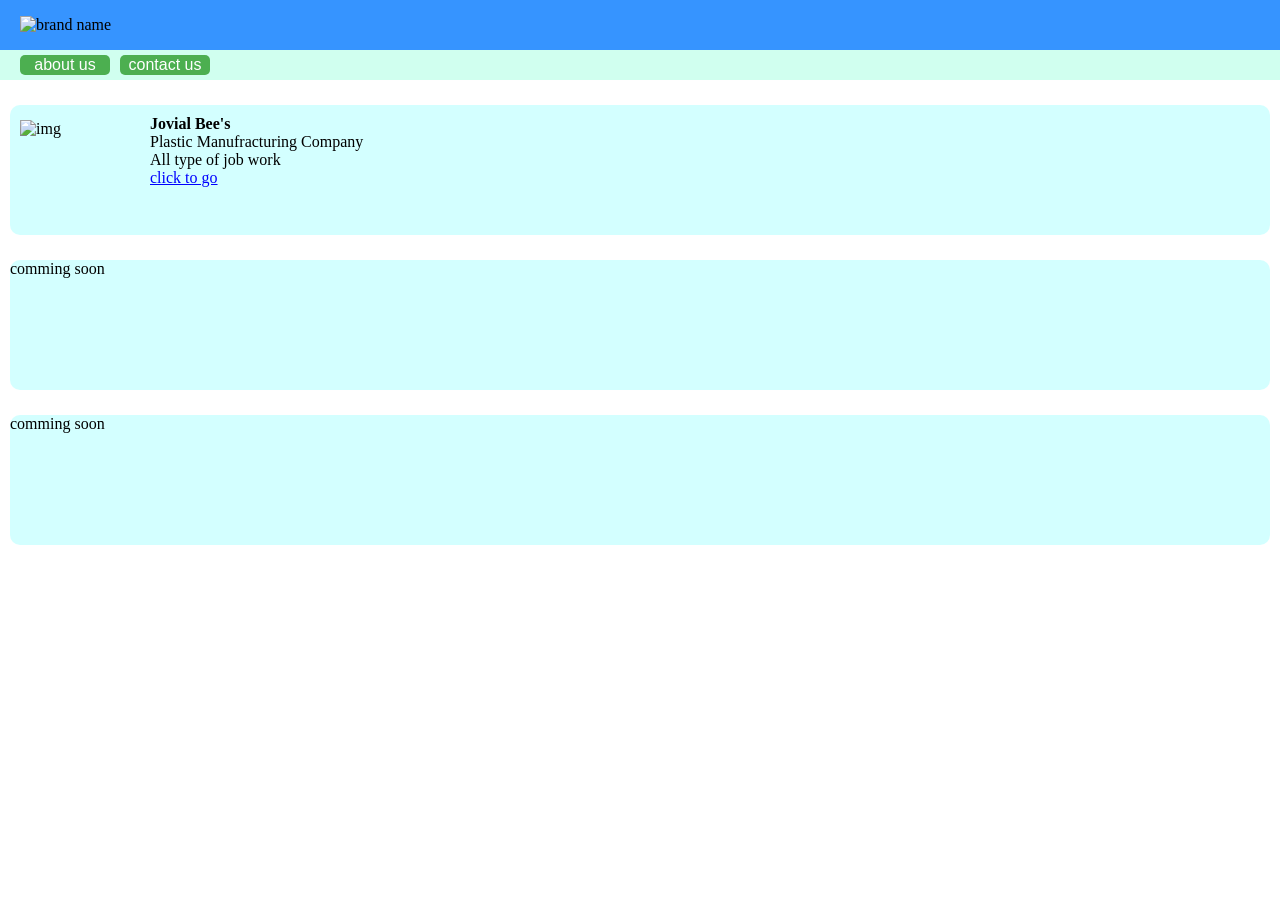
==== index.html @ 4da6a5ba "for host" ====
<!DOCTYPE html>
<html lang="en">
<head>
    <meta charset="UTF-8">
    <meta name="viewport" content="width=device-width, initial-scale=1.0">
    <title>uttamhub.com</title>
    <link rel="stylesheet" href="stylesheet.css">
</head>
<body>

    <script>
        document.addEventListener("DOMContentLoaded", () => {
const observer = new IntersectionObserver(entries => {
    entries.forEach(entry => {
      if (entry.isIntersecting) {
        entry.target.classList.add("in-appear"); return;
      }
        entry.target.classList.remove("in-appear");
      
    });
  });
  // {
  //   threshold: 0.1 // Trigger when 10% of the element is in view
  // }


// Select all elements inside the body
const allAnimatedElements = document.querySelectorAll('.animate-appear');
allAnimatedElements.forEach((element) => 
  observer.observe(element));
});

  </script>
    <div class="nav ">
        <!-- <div class="logo">
            <img class="logo-img" src="https://blogger.googleusercontent.com/img/b/R29vZ2xl/AVvXsEjpaJEaaszHsE07Nk4N3p5nwLduTWcSK0AyK3-3_1IEuRA2txGWPebRcOkFVXMqWanRbYhBfmVwZ4eq7dC4NAnCFhQzq4di7UoAzHcH_at1F0d0HHkQEdCO9CxjLLjaFYbEdY-CENjpWkFoBfaZD4t3UfdSAoU110_VqNYgCvzqY9igs8zNigt1FpN8Wg6Y/w238-h320/UTTAMHUBLOGO.png" alt="logo img" loading="lazy">
        </div> -->
        <div class="brand-name">
            <img class="brand-name-img" src="https://blogger.googleusercontent.com/img/b/R29vZ2xl/AVvXsEj3qAc-8MjUDA96FvYQr7EPgTlyHmBvrHF_5pt2BB8oZa6iLa0qWW_k01qubnY0CYXxeL0yArL-o3LTydRwDbGH9UfvEJ8APCiLmB6fh4Coa1rrJQDE6SwvV9DCcwMYsJpoQgobN3BPIjUwJSdfdbirGQGGJqfeqjYoJGaaCZaZ3Xq-5G3PQS7U_g_dJChj/s320/uttamhuBNAME.png" alt="brand name" loading="lazy">
        </div>
    </div>
    <div class="nav-two animate-appear">
        <!-- <div class="about-us"></div>
        <div class="contact-us"></div> -->
        <button id="about-us">about us</button>
        <div id="about-us-container">
            <p>Welcome to Uttam Hub – your one-stop <br>destination for essential services and daily <br>needs. We aim to make life easier by offering <br>a wide range of home essentials and women’s <br>daily needs, all in one place. Whether it's <br>household items, basic necessities, or <br>everyday solutions, we’ve got you covered with <br>trusted quality and prompt service. <br>
                 <br>
                We believe in providing convenience, comfort, <br>and care – straight to your doorstep.
                <br>
                <br>For any inquiries or assistance, feel free <br>to contact us at: +91 97243 62981
                
                Let Uttam Hub be your daily help hub!</p>
        </div>
        <script> 
            const aboutUsButton = document.getElementById('about-us');
            const aboutUsContainer = document.getElementById('about-us-container');
        
            // Ensure the container's style is set on initial load.
            if (!aboutUsContainer.style.display) {
                aboutUsContainer.style.display = 'none'; // Or 'block', depending on your initial desired state
            }
        
            aboutUsButton.addEventListener('click', () => {
                if (aboutUsContainer.style.display === 'none') {
                    aboutUsContainer.style.display = 'block';
                    aboutUsButton.textContent = 'Hide';
                } else {
                    aboutUsContainer.style.display = 'none';
                    aboutUsButton.textContent = 'About Us';
                }
            });
        </script>


         <button id="contact-us">contact us</button>
         <div id="contact-us-container">
            <h2>Contact Us</h2>
            <p>We’d love to hear from you! Whether you have a question, need help, or want to know more about our services – feel free to reach out.</p>
            <p>
              📍 <strong>Location:</strong> Based in India<br>
              📞 <strong>Phone:</strong> +91 97243 62981<br>
              📞 <strong>Whatsapp:</strong> <a href="https://wa.me/9724362981?text=I%20am%20interested%20in%20your%20business%20/%20I%20need%20help
              ">click here to msg</a><br>
              🌐 <strong>Website:</strong> <a href="http://www.uttamhub.com" target="_blank">www.uttamhub.com</a><br>
              📧 <strong>Email:</strong> org.uttamhub@gamil.com
            </p>
            <p>Or just give us a call – we’re always happy to help!</p>
         </div>
         <script> 
         const contactUsButton = document. getElementById('contact-us');
         const contactUsContainer = document.getElementById('contact-us-container');

         // Ensure the container's style is set on initial load.
        if (!contactUsContainer.style.display) {
        contactUsContainer.style.display = 'none'; // Or 'block', depending on your initial desired state
        }

        contactUsButton.addEventListener('click', () => {
        if (contactUsContainer.style.display === 'none') {
            contactUsContainer.style.display = 'block';
            contactUsButton.textContent = 'Hide';
        } else {
            contactUsContainer.style.display = 'none';
            contactUsButton.textContent = 'contact Us';
        }
        });
        </script>
     </div>
    <!-- <div class="slide animate-appear">
        <div class="slider-container">
          <div class="slider-track">
            <a href="https://wa.me/9724362981?text=તમારી%20જરૂરિયાત%20છે%20(કેરી)%0Aઅમારી%20વેબસાઇટ%20www.uttamhub.com%20ના%20મધ્યમ%20થી%20અમારો%20સંપર્ક%20કરવા%20બદલ%20આભાર%0A
            તમારે%20જોઈએ%20છે%20તે%20તમામ%20વસ્તુ%20તમને%20મળી%20જશે%20%0Aતમારી%20નજીક%20ના%20અમારા%20સ્ટોર%20પર%20થી%20અથવા%20તો%20હોમ%20ડિલિવરી%20દ્રારા%0A%0Aઅમારો%20મોબાઈલ%20નંબર%20સેવ%20કરો%0A9724362981%20જેથી%20તમે%20મેળવી%20શકો%20નવી%20અપડેટ%0A%0Awww.uttamhub.com"><div class="slide-item"><img class="slide-item-img" src="https://blogger.googleusercontent.com/img/b/R29vZ2xl/AVvXsEi59YkSAWrTqh6477J-e__eYXXVTumoBBLJ-_EpfqqKoRu0V2yhl6NkjcNvP26hU0ljnUNDuMYhe8JHFcAfbDxueq2hlgFXCS7DUZAXRzsI1IoRdZ6HQC0FtH0ERvu3XGxRS_uYjaHauIub1NJwS_dj7JzzrqDYIJwZFPC4jbLDoAFMljO0luy6RihrbEU/s320/WhatsApp%20Image%202025-05-05%20at%2010.27.26_5fea2b22.jpg" alt="mango" loading="lazy">
            <P>
                fresh mangoes
            </P></div></a>
            <a href="https://wa.me/9724362981?text=તમારી%20જરૂરિયાત%20છે%20(અમેરિકન%20ડ્રાઇફ્રૂટ%20)%0Aઅમારી%20વેબસાઇટ%20www.uttamhub.com%20ના%20મધ્યમ%20થી%20અમારો%20સંપર્ક%20કરવા%20બદલ%20આભાર%0A
            તમારે%20જોઈએ%20છે%20તે%20તમામ%20વસ્તુ%20તમને%20મળી%20જશે%20%0Aતમારી%20નજીક%20ના%20અમારા%20સ્ટોર%20પર%20થી%20અથવા%20તો%20હોમ%20ડિલિવરી%20દ્રારા%0A%0Aઅમારો%20મોબાઈલ%20નંબર%20સેવ%20કરો%0A9724362981%20જેથી%20તમે%20મેળવી%20શકો%20નવી%20અપડેટ%0A%0Awww.uttamhub.com"><div class="slide-item"><img class="slide-item-img" src="https://blogger.googleusercontent.com/img/b/R29vZ2xl/AVvXsEjiAlzOfCkYA_a95hqk4VkcEobut2ScgSR8G6R2-t8ep4tePYzSAGUXSXkNqMTpFi2TE9NsX4Vdz3zVtuNDFHkcYJ9nbHpR621iwn8Pa3ypYgo5H5A5DDCrmLy5X6Y8IKe9V5JXk3vkq9vfcfEEKJaZkOmLkOHuAxfHmCyOljQd7cM0UH_jOG-J4NRzx4s/s320/WhatsApp%20Image%202025-05-05%20at%2010.07.39_479e41a2.jpg" alt="mango" loading="lazy">
                <P>
                    spe. american dryfruit maththo
                </P></div></a>
             <div class="slide-item">Item 3</div>
            <div class="slide-item">Item 4</div> 
          </div>
        </div>
      </div>  -->

    <script>
        document.addEventListener("DOMContentLoaded", () => {
  const observer = new IntersectionObserver(entries => {
    entries.forEach(entry => {
      if (entry.isIntersecting) {
        entry.target.classList.add("in-view");
        return;
      }
      entry.target.classList.remove("in-view");
    });
  }, { // Options object starts here
    threshold: 0 // Trigger when 50% of the element is in view
  });

  // Select all elements with the class 'animate' inside the body
  const allAnimatedElements = document.querySelectorAll('.animate');
  allAnimatedElements.forEach((element) => {
    observer.observe(element);
  });
});

    </script>


 <section>
    <a href="
  Jovialbees.html" class="category-link ">
        <div class="category-container animate">
          <img class="category-img" src="https://blogger.googleusercontent.com/img/b/R29vZ2xl/AVvXsEilaW2ccdxuQ9WFoG9SKT6WevbFG6HYcS8_owlWLYn8xY1tHVq7lGzHhiTtTGy2p87_zyycCFl_cDF7EqCzENBew7PNP8ManDA_OgMKmTM8obfvptQvOnoTxbU9EqNbwKyuVL8HUR_I-2NVX6q-OnXZl2Dfckgp4j1XzYA5Adduh6EpU1gMHaW2quMq3dj7/s320/Gemini_Generated_Image_5uads45uads45uad.png" alt="img" loading="lazy">
          <div class="category-des">
            <h1> Jovial Bee's </h1>
            <p>Plastic Manufracturing Company</p>
            <p>All type of job work</p>
            <p> </p>
            <p> </p>
            <p style="text-decoration: underline;  color: blue;">click to go</p>
          </div>
        </div>
      </a>

     
    <div class="category-container animate">comming soon</div>
    <div class="category-container animate">comming soon</div>
    
 </section>
    
</body>
</html>
---- stylesheet.css ----
*{
  margin: 0;
  padding: 0;
  font-size: 1em;
}
h1{
  font-size: 1em;
}
section{
  /* margin: 5px; */
  width: 100vw;
  }
  

.nav{
  height: 50px;
  width: 100%;
  background-color: rgb(54, 148, 255);
  display: flex;
  align-items: center;
}

@keyframes appear {
from {opacity: 0;}
to {opacity: 1;}
}
.nav.animate-appear{
animation: appear 2s ease;
}

.logo{
  height: 40px;
  width: 40px;
  margin-left: 10PX;
} 
.brand-name{
  height: auto;
  margin-left: 20PX;
}


.logo-img{
  height: 40px;
  width: 40px;
  position: relative;
  /* top: 25px; */
}
.brand-name-img{
  height: auto;
  height: 10PX;

}
.nav-two{
  height: 30px;
  background-color: rgba(165, 255, 225, 0.521);
  display: flex;
  justify-content: start;
  align-items: center;
  gap: 10PX;
  
}
.nav-two.animate-appear{
animation: appear 2s ease;
}

/* .about-us{
  border: 2px solid black;
  height: 20px;
  width: 50px;
  margin-left: 10PX;
}
.contact-us{
  border: 2px solid black;
  height: 20px;
  width: 50px;
} */

#about-us {
  /* Button styles */
  height: 20px;
  width: 90px;
  margin-left:20px ;
  background-color: #4CAF50; /* Green */
  color: white;
  /* padding: 1px 1px;  */
  border: none;
  border-radius: 5px;
  cursor: pointer;
  font-size: 1em;
  transition: background-color 0.3s ease;
}

#about-us:hover {
  background-color: #367c39; /* Darker green */
}

#about-us-container {
  /* Container styles */
  height: auto;
  min-height: 20px;
  width:fit-content;
  display: none; /* Initially hidden */
  padding: 20px;
  margin-top: 20px; 
  border: 1px solid #ccc;
  border-radius: 5px;
  background-color: #f9f9f9;
  font-size: 1em;
  position: absolute;
  top: 120px;
  z-index: 1;
 /* display: block; */
}

#contact-us {
  /* Button styles */
  height: 20px;
  width: 90px;
  background-color: #4CAF50; /* Green */
  color: white;
  /* padding: 1px 1px;  */
  border: none;
  border-radius: 5px;
  cursor: pointer;
  font-size: 1em;
  transition: background-color 0.3s ease;
}

#contact-us:hover {
  background-color: #367c39; /* Darker green */
}

#contact-us-container {
  /* Container styles */
  
  height: auto;
  min-height: 20px;
  width:fit-content;
  display: none; /* Initially hidden */
  padding: 20px;
  margin-top: 20px; 
  border: 1px solid #ccc;
  border-radius: 5px;
  background-color: #ffffff;
  font-size: 1em;
  position: absolute;
  top: 80px;
  z-index: 1;
}
.slide{
  display: flex;
  justify-content: center;
  margin-top: 5px;
  /* width: 100%; */
overflow: hidden;
padding: 20px; 
}
.slide.animate-appear{
animation: appear 2s ease;
}
.slider-container {
overflow: hidden;
width: 100%;
position: relative;
}

.slider-track {
display: flex;
width: max-content;
animation: scroll 8s alternate infinite;
}

.slide-item {
flex: 0 0 50%; /* Show 2 items at once */
box-sizing: border-box;
padding: 10px;
background: #f1f1f1;
margin: 5px;
text-align: center;
border-radius: 10px;
width: 50vw;

}
.slide-item-img{
height: 30vw;
width: 40vw;
}

/* Animation */
@keyframes scroll {
0%   { transform: translateX(20%); }
100% { transform: translateX(-30%); }
}



.category-container{
  min-height: 130px;
  height: auto;
  
  background-color: rgba(182, 255, 255, 0.596);
  margin: 25px 10px;
  padding: 0px 0px;
  display: flex;
  /* align-items: center; */
  border-radius: 10px;
  /* border: 1px solid black; */
}

.category-container.in-view{
  animation: animain 2s ease;
}

@keyframes animain {
from {opacity: 0; position: relative;
  top: 20px;}
to {opacity: 1; position: relative;
  top: 0px;}  
}
.category-link {
  display: block; /* Makes the entire anchor tag behave like a block */
  text-decoration: none;
  color: black;
}
.category-img{            
  height: 100px;
  margin-top: 15px;
  width: 100px;
  margin-left: 10px;

}
.category-des{
  margin-top: 10px;
  margin-left:30px;
  
}


@media only screen and (max-width: 450px) {
  .nav{
      height: 50px;
      width: 100vw;
      background-color: rgb(119, 176, 241);
      display: flex;
      align-items: center;
      justify-content: start;
  }

  .logo{
      height: 40px;
      width: 40px;
      margin-left: 10PX;
  } 
  .brand-name{
      height: auto;
      margin-left: 15PX;
  }
  
  .logo-img {
      height: 40px;
      width: 40px;
      position: relative;
      /* top:65px; */
    
  }
  .brand-name-img{
      height: 15px;
      /* position: relative; */
      /* right: 100px;  */
  }
  .nav-two{
      height: 30px;
      /* width: 450px; */
      background-color: aquamarine;
      display: flex;
      justify-content: start;
      align-items: center;
      gap: 10px;
  }
  /* .about-us{
      border: 2px solid black;
      height: 35px;
      width: 100px;
  }
  .contact-us{
      border: 2px solid black;
      height: 35px;
      width: 100px;
  } */

  .category-img{            
    height: 100px;
    margin-top: 10px;
    width: 100px;

  }
.category-des{
    margin-top: 10px;
    margin-left:30px;
}
    
}
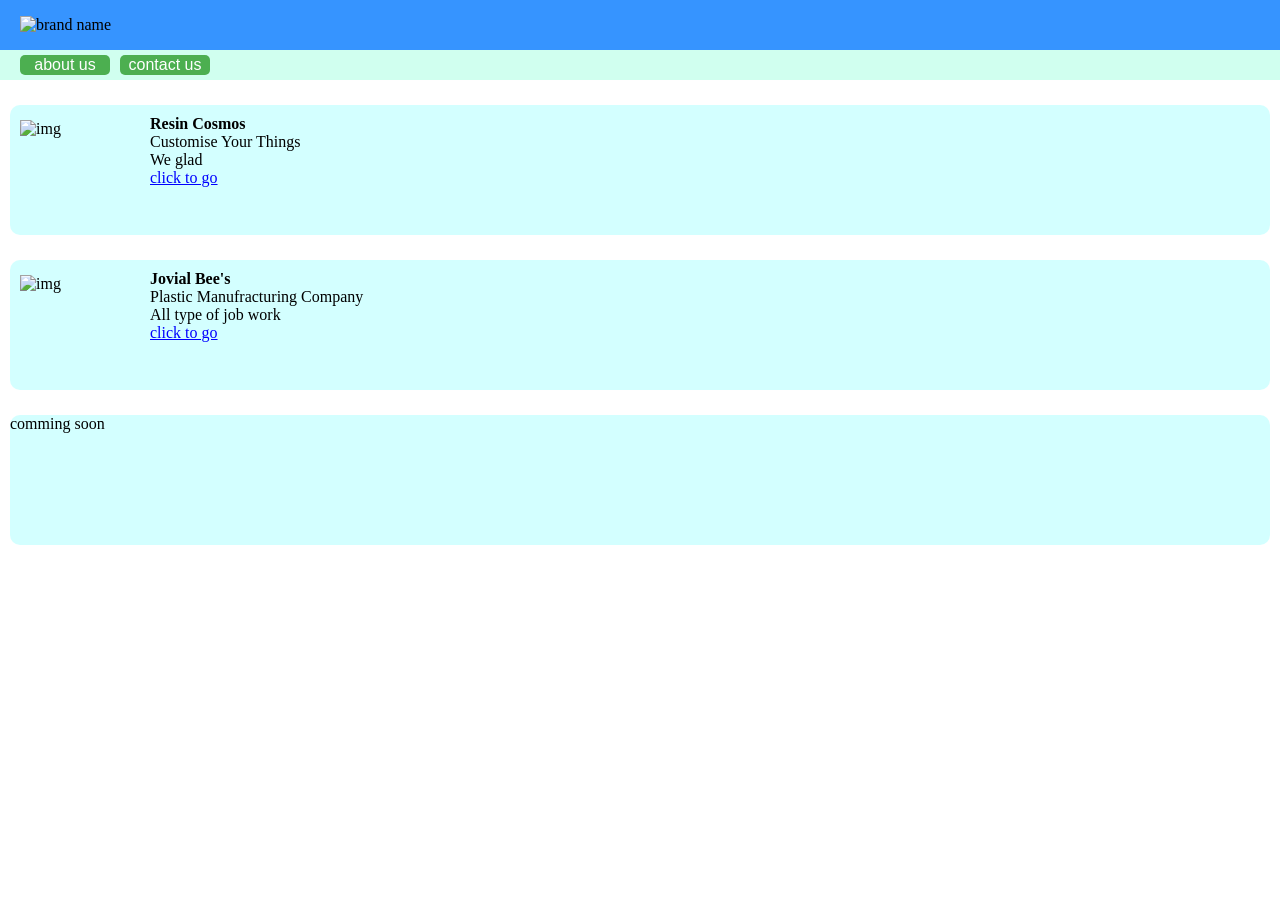
==== commit 61171954: "Add files via upload" ====
--- a/index.html
+++ b/index.html
@@ -152,9 +152,23 @@
 
  <section>
     <a href="
-  Jovialbees.html" class="category-link ">
+  resincosmos.html" class="category-link ">
         <div class="category-container animate">
-          <img class="category-img" src="https://blogger.googleusercontent.com/img/b/R29vZ2xl/AVvXsEilaW2ccdxuQ9WFoG9SKT6WevbFG6HYcS8_owlWLYn8xY1tHVq7lGzHhiTtTGy2p87_zyycCFl_cDF7EqCzENBew7PNP8ManDA_OgMKmTM8obfvptQvOnoTxbU9EqNbwKyuVL8HUR_I-2NVX6q-OnXZl2Dfckgp4j1XzYA5Adduh6EpU1gMHaW2quMq3dj7/s320/Gemini_Generated_Image_5uads45uads45uad.png" alt="img" loading="lazy">
+          <img class="category-img" src="https://blogger.googleusercontent.com/img/b/R29vZ2xl/AVvXsEix1GR0-wocKtpu4CPdpQ_XL_gRwxzoXDmZb1QxN8A6IBAr-yzy9XVmzxeSPxOrc1Wve5KLdAyded8W6k3dwDy1tOmPPjFCw3T6NVCJNK1CQqBHCUGsu67llszRfn0JMCI3soiVQ4gECsk0SaewVfq5U6zx5snexzImny7ETmExXX36YA6hzbnN77AWb-Lk/w320-h320/Resin%20cosmos.png" alt="img" loading="lazy">
+          <div class="category-des">
+            <h1> Resin Cosmos </h1>
+            <p>Customise Your Things</p>
+            <p>We glad</p>
+            <p> </p>
+            <p> </p>
+            <p style="text-decoration: underline;  color: blue;">click to go</p>
+          </div>
+        </div>
+      </a>
+
+     
+    <div class="category-container animate">
+      <img class="category-img" src="https://blogger.googleusercontent.com/img/b/R29vZ2xl/AVvXsEilaW2ccdxuQ9WFoG9SKT6WevbFG6HYcS8_owlWLYn8xY1tHVq7lGzHhiTtTGy2p87_zyycCFl_cDF7EqCzENBew7PNP8ManDA_OgMKmTM8obfvptQvOnoTxbU9EqNbwKyuVL8HUR_I-2NVX6q-OnXZl2Dfckgp4j1XzYA5Adduh6EpU1gMHaW2quMq3dj7/s320/Gemini_Generated_Image_5uads45uads45uad.png" alt="img" loading="lazy">
           <div class="category-des">
             <h1> Jovial Bee's </h1>
             <p>Plastic Manufracturing Company</p>
@@ -163,11 +177,7 @@
             <p> </p>
             <p style="text-decoration: underline;  color: blue;">click to go</p>
           </div>
-        </div>
-      </a>
-
-     
-    <div class="category-container animate">comming soon</div>
+    </div>
     <div class="category-container animate">comming soon</div>
     
  </section>
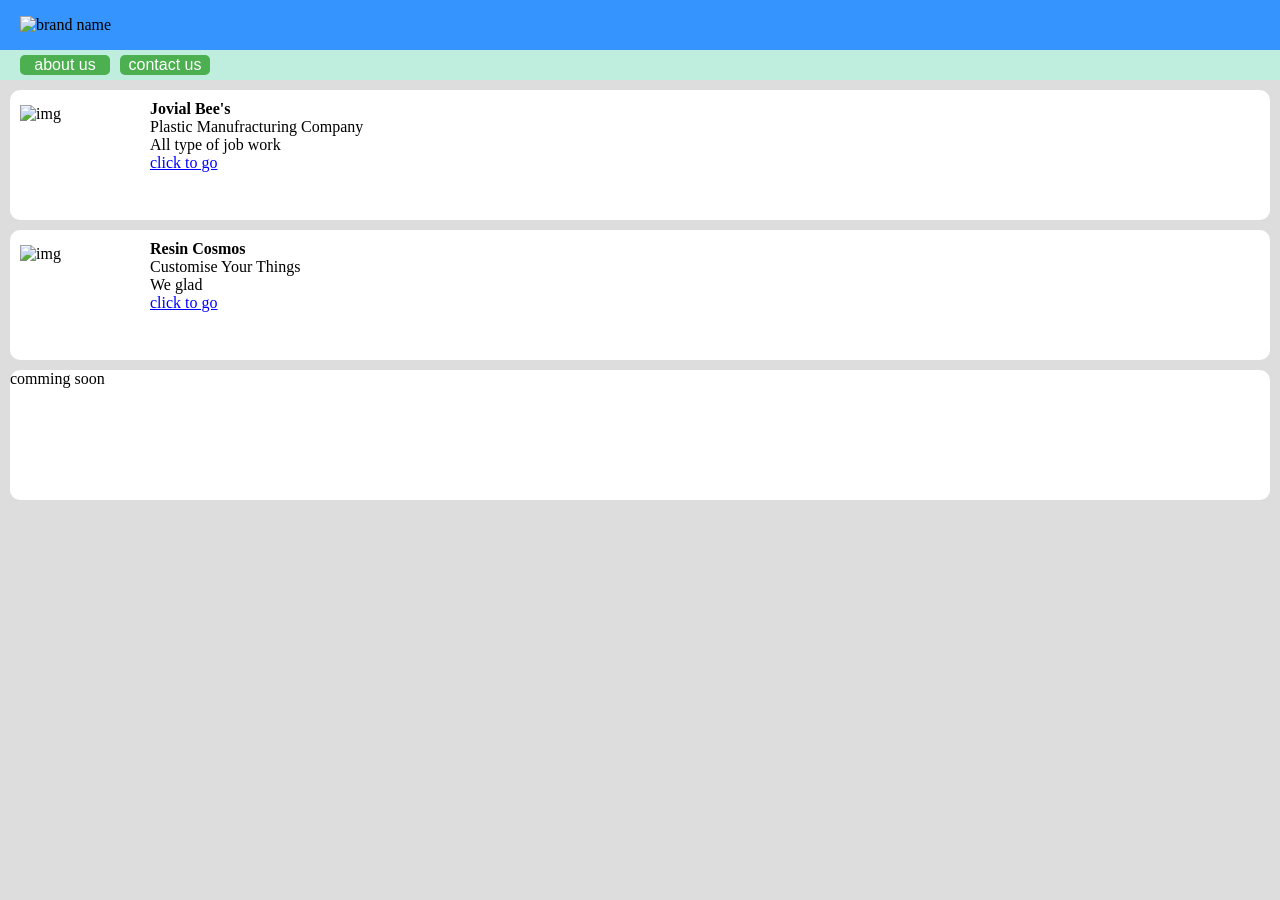
==== commit 5fca427a: "Update index.html" ====
--- a/index.html
+++ b/index.html
@@ -150,7 +150,24 @@
     </script>
 
 
- <section>
+  <section>
+
+  <a href="
+  jovialbees.html" class="category-link ">
+    <div class="category-container animate">
+      <img class="category-img" src="https://blogger.googleusercontent.com/img/b/R29vZ2xl/AVvXsEilaW2ccdxuQ9WFoG9SKT6WevbFG6HYcS8_owlWLYn8xY1tHVq7lGzHhiTtTGy2p87_zyycCFl_cDF7EqCzENBew7PNP8ManDA_OgMKmTM8obfvptQvOnoTxbU9EqNbwKyuVL8HUR_I-2NVX6q-OnXZl2Dfckgp4j1XzYA5Adduh6EpU1gMHaW2quMq3dj7/s320/Gemini_Generated_Image_5uads45uads45uad.png" alt="img" loading="lazy">
+          <div class="category-des">
+            <h1> Jovial Bee's </h1>
+            <p>Plastic Manufracturing Company</p>
+            <p>All type of job work</p>
+            <p> </p>
+            <p> </p>
+            <p style="text-decoration: underline;  color: blue;">click to go</p>
+          </div>
+    </div>
+    </a>
+
+    
     <a href="
   resincosmos.html" class="category-link ">
         <div class="category-container animate">
@@ -166,21 +183,13 @@
         </div>
       </a>
 
-     
-    <div class="category-container animate">
-      <img class="category-img" src="https://blogger.googleusercontent.com/img/b/R29vZ2xl/AVvXsEilaW2ccdxuQ9WFoG9SKT6WevbFG6HYcS8_owlWLYn8xY1tHVq7lGzHhiTtTGy2p87_zyycCFl_cDF7EqCzENBew7PNP8ManDA_OgMKmTM8obfvptQvOnoTxbU9EqNbwKyuVL8HUR_I-2NVX6q-OnXZl2Dfckgp4j1XzYA5Adduh6EpU1gMHaW2quMq3dj7/s320/Gemini_Generated_Image_5uads45uads45uad.png" alt="img" loading="lazy">
-          <div class="category-des">
-            <h1> Jovial Bee's </h1>
-            <p>Plastic Manufracturing Company</p>
-            <p>All type of job work</p>
-            <p> </p>
-            <p> </p>
-            <p style="text-decoration: underline;  color: blue;">click to go</p>
-          </div>
-    </div>
+     <a href="
+  index.html" class="category-link ">
     <div class="category-container animate">comming soon</div>
+    </a>
     
  </section>
     
 </body>
-</html>+</html>
+
--- a/stylesheet.css
+++ b/stylesheet.css
@@ -2,7 +2,12 @@
   margin: 0;
   padding: 0;
   font-size: 1em;
-}
+  
+}
+body{
+  background-color: #dddddd;
+}
+
 h1{
   font-size: 1em;
 }
@@ -198,8 +203,8 @@
   min-height: 130px;
   height: auto;
   
-  background-color: rgba(182, 255, 255, 0.596);
-  margin: 25px 10px;
+  background-color: rgba(255, 255, 255);
+  margin: 10px 10px;
   padding: 0px 0px;
   display: flex;
   /* align-items: center; */
@@ -298,5 +303,7 @@
     margin-top: 10px;
     margin-left:30px;
 }
-    
-}+}
+
+
+
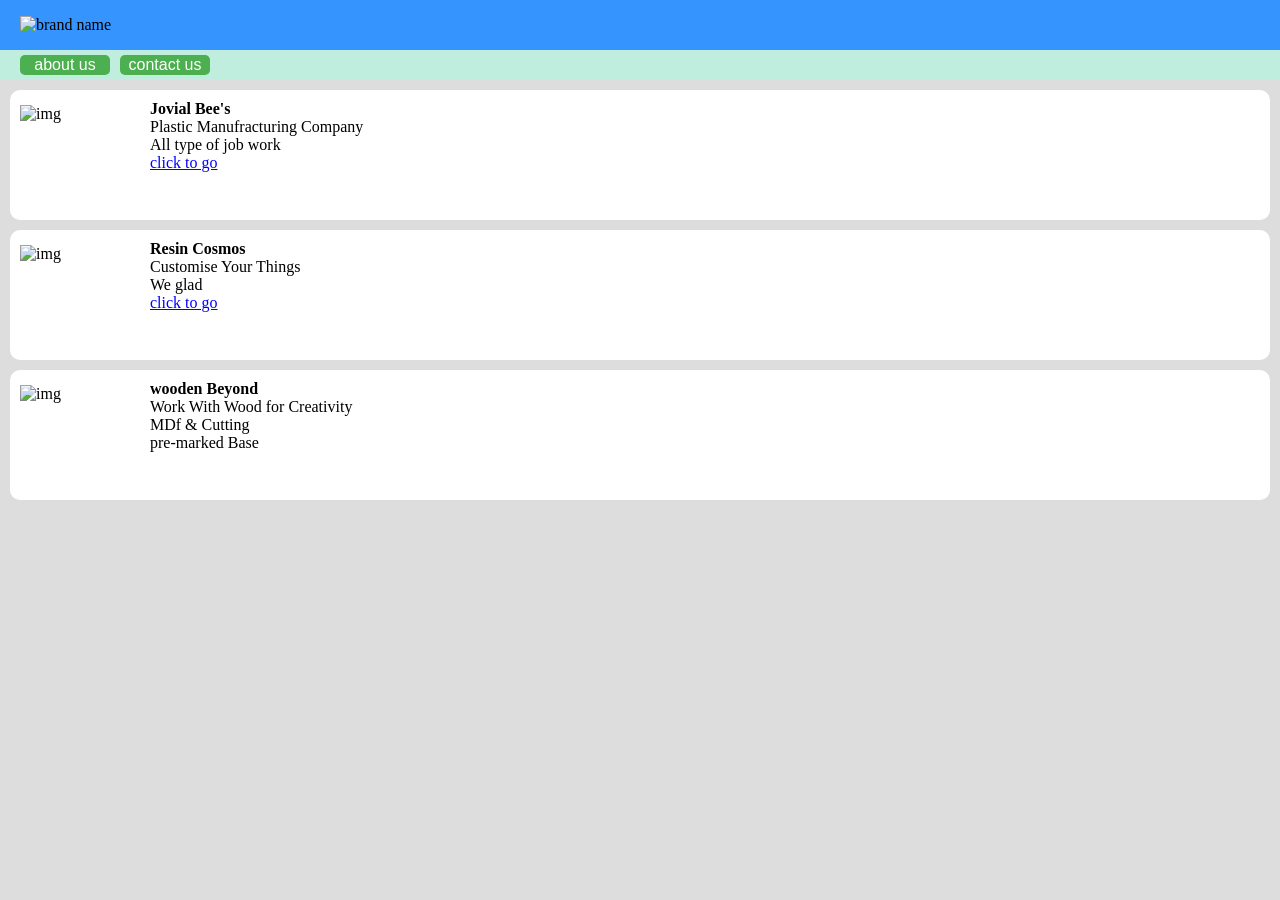
==== commit 0fc4726f: "adding wooden beyond" ====
--- a/index.html
+++ b/index.html
@@ -185,7 +185,15 @@
 
      <a href="
   index.html" class="category-link ">
-    <div class="category-container animate">comming soon</div>
+    <div class="category-container animate">
+      <img class="category-img" src="https://blogger.googleusercontent.com/img/b/R29vZ2xl/AVvXsEgirZsBfO6Zm4iSieqJDqZilbo7nris0v9KVAwEWbcDbo5Nmx7iEITgU9j5a-RAHdYoRatiHO2Uk6InfjX0KMXe6zZp2XG5jqbm6hF6O23VdkOEJbsLkNkMQEIE3DvBQ04wWPyJcZZtAK0WZ45IuEkztWxyMXXutD9NKBScdIIzs0HXHRi-m0Q5vgcApBJ1/s320/wooden%20beyond.png" alt="img" loading="lazy">
+          <div class="category-des">
+            <h1> wooden Beyond </h1>
+            <p>Work With Wood for Creativity</p>
+            <p>MDf & Cutting</p>
+            <p>pre-marked Base</p>
+          </div>
+    </div>
     </a>
     
  </section>
@@ -193,3 +201,4 @@
 </body>
 </html>
 
+
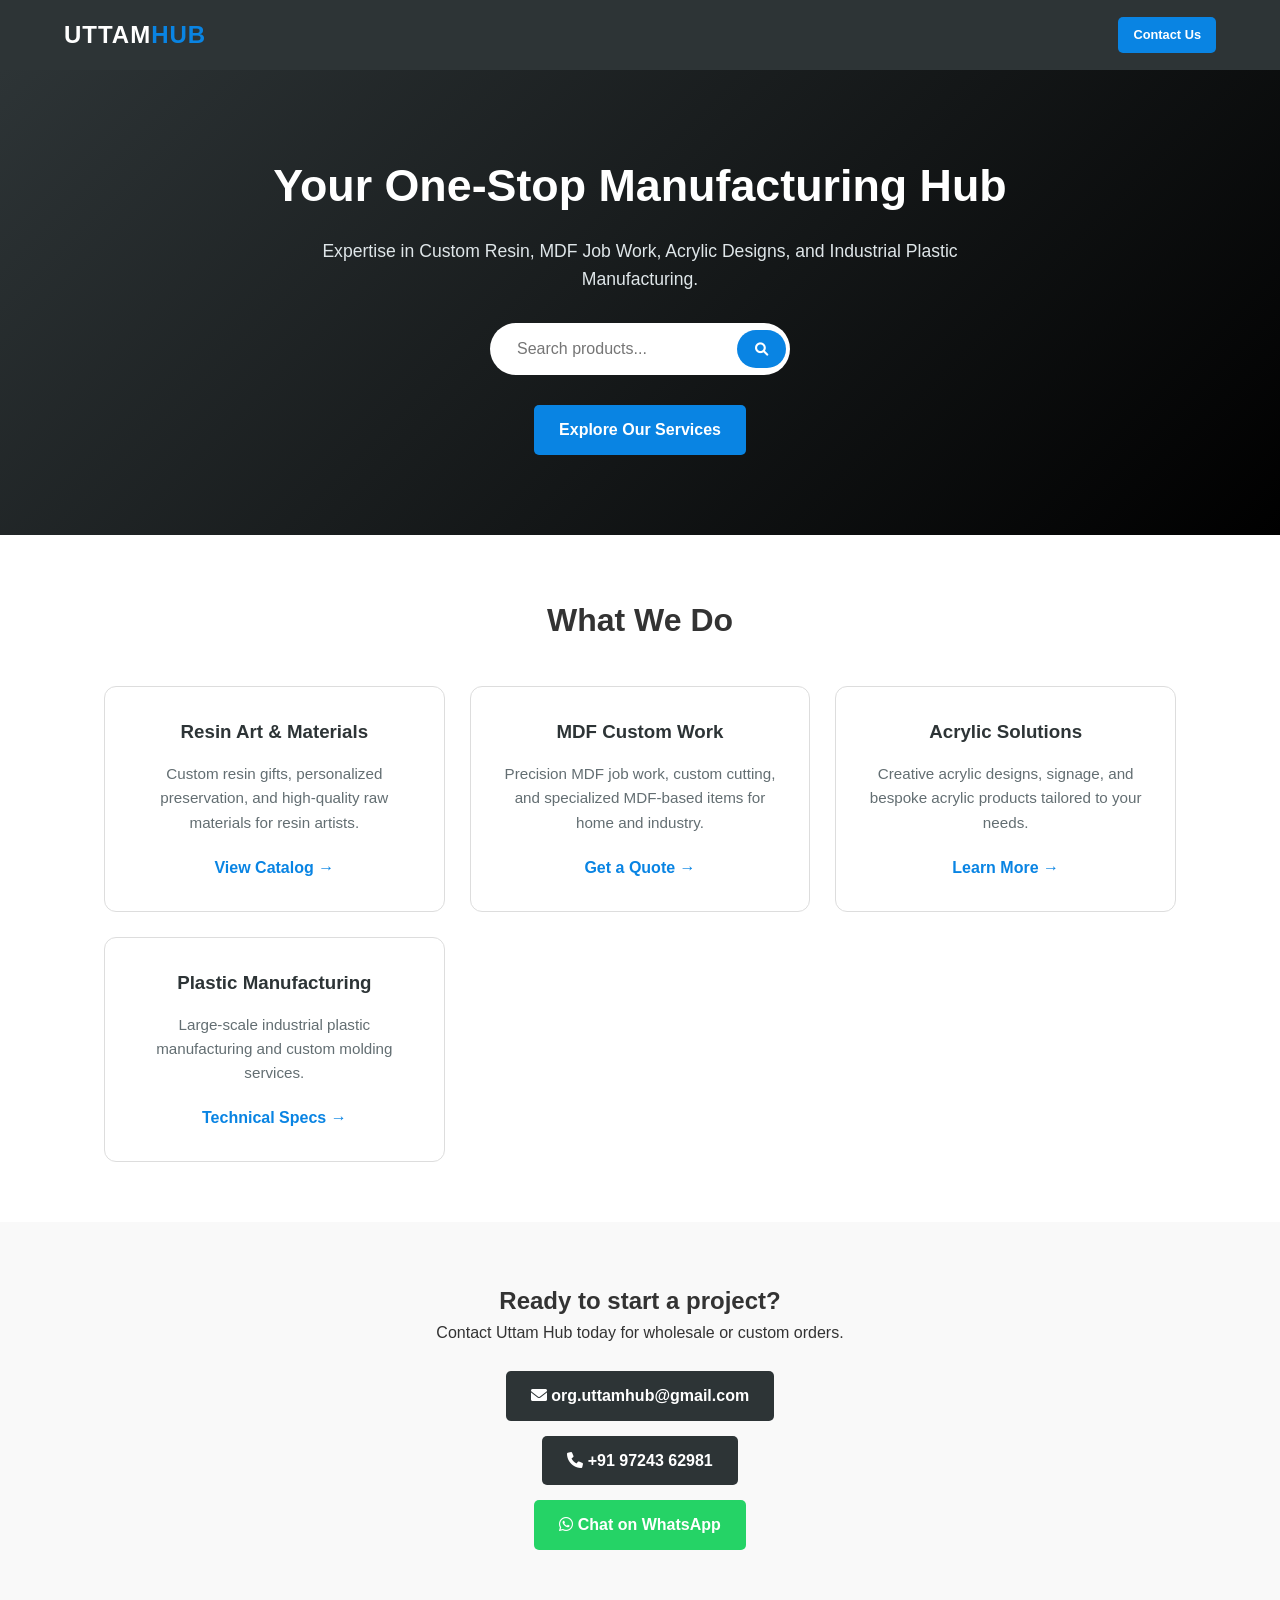
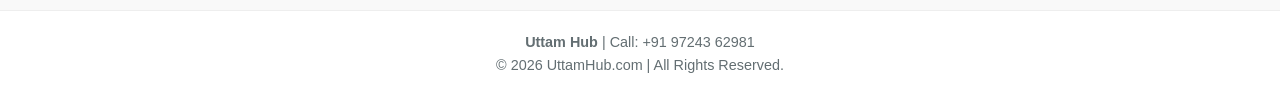
==== commit 15733abe: "Update and rename Index.html to index.html" ====
--- a/index.html
+++ b/index.html
@@ -3,202 +3,190 @@
 <head>
     <meta charset="UTF-8">
     <meta name="viewport" content="width=device-width, initial-scale=1.0">
-    <title>uttamhub.com</title>
-    <link rel="stylesheet" href="stylesheet.css">
+    <title>Uttam Hub | Manufacturing & Custom Gifts</title>
+    <link rel="stylesheet" href="https://cdnjs.cloudflare.com/ajax/libs/font-awesome/6.0.0/css/all.min.css">
+
+    <style>
+        /* Modern Styling */
+        :root {
+            --primary: #2d3436;
+            --accent: #0984e3;
+            --light: #f9f9f9;
+        }
+
+        * { margin: 0; padding: 0; box-sizing: border-box; }
+        body { font-family: 'Segoe UI', Roboto, sans-serif; line-height: 1.6; color: #333; background: #fff; }
+
+        /* Header & Nav */
+        header { background: var(--primary); color: white; padding: 1rem 5%; display: flex; justify-content: space-between; align-items: center; position: sticky; top: 0; z-index: 1000; }
+        .logo { font-size: 1.5rem; font-weight: bold; letter-spacing: 1px; color: #fff; text-decoration: none; }
+        .logo span { color: var(--accent); }
+        /* Navigation Search Icon */
+.nav-search { color: white; margin-right: 20px; cursor: pointer; font-size: 1.2rem; transition: 0.3s; }
+.nav-search:hover { color: var(--accent); }
+
+/* Floating Search Bar in Hero */
+.search-container {
+    margin-top: 20px;
+    display: flex;
+    justify-content: center;
+}
+
+.hero-search {
+    display: flex;
+    background: white;
+    padding: 5px;
+    border-radius: 50px;
+    width: 300px; /* Not full width */
+    transition: 0.4s;
+    border: 2px solid transparent;
+}
+
+.hero-search:hover {
+    width: 350px; /* Expands slightly on hover */
+    box-shadow: 0 0 15px var(--accent);
+    border-color: var(--accent);
+}
+
+.hero-search input {
+    border: none;
+    outline: none;
+    padding: 10px 20px;
+    border-radius: 50px;
+    flex-grow: 1;
+    font-size: 1rem;
+}
+
+.hero-search button {
+    background: var(--accent);
+    border: none;
+    color: white;
+    padding: 10px 18px;
+    border-radius: 50px;
+    cursor: pointer;
+    transition: 0.3s;
+}
+
+.hero-search button:hover {
+    background: var(--primary);
+}
+        /* Hero Section */
+        .hero { 
+            text-align: center; 
+            padding: 80px 20px; 
+            background: linear-gradient(135deg, #2d3436 0%, #000000 100%);
+            color: white;
+        }
+        .hero h1 { font-size: 2.8rem; margin-bottom: 15px; }
+        .hero p { font-size: 1.1rem; color: #dfe6e9; max-width: 700px; margin: 0 auto 30px; }
+
+        /* Services Grid */
+        .services-container { padding: 60px 5%; max-width: 1200px; margin: 0 auto; }
+        .section-title { text-align: center; margin-bottom: 40px; font-size: 2rem; }
+        
+        .grid { display: grid; grid-template-columns: repeat(auto-fit, minmax(280px, 1fr)); gap: 25px; }
+        
+        .card { 
+            background: white; border: 1px solid #ddd; padding: 30px; border-radius: 12px; 
+            transition: 0.3s; text-align: center; cursor: pointer;
+        }
+        .card:hover { transform: translateY(-10px); box-shadow: 0 10px 20px rgba(0,0,0,0.1); border-color: var(--accent); }
+        .card h3 { margin-bottom: 15px; color: var(--primary); }
+        .card p { font-size: 0.95rem; color: #636e72; margin-bottom: 20px; }
+
+        /* Contact Section */
+        .contact { background: var(--light); padding: 60px 5%; text-align: center; }
+        .btn { 
+            background: var(--accent); color: white; padding: 12px 25px; 
+            text-decoration: none; border-radius: 5px; font-weight: bold; display: inline-block;
+        }
+
+        footer { padding: 20px; text-align: center; font-size: 0.9rem; color: #636e72; border-top: 1px solid #eee; }
+
+        /* Responsive */
+        @media (max-width: 768px) { .hero h1 { font-size: 2rem; } }
+    </style>
 </head>
 <body>
 
-    <script>
-        document.addEventListener("DOMContentLoaded", () => {
-const observer = new IntersectionObserver(entries => {
-    entries.forEach(entry => {
-      if (entry.isIntersecting) {
-        entry.target.classList.add("in-appear"); return;
-      }
-        entry.target.classList.remove("in-appear");
-      
-    });
-  });
-  // {
-  //   threshold: 0.1 // Trigger when 10% of the element is in view
-  // }
+    <header>
+    <a href="#" class="logo">UTTAM<span>HUB</span></a>
+    <nav style="display: flex; align-items: center;">
+        <a href="#contact" class="btn" style="padding: 8px 15px; font-size: 0.8rem;">Contact Us</a>
+    </nav>
+</header>
 
+   <section class="hero">
+    <h1>Your One-Stop Manufacturing Hub</h1>
+    <p>Expertise in Custom Resin, MDF Job Work, Acrylic Designs, and Industrial Plastic Manufacturing.</p>
+    
+    <div class="search-container">
+        <form class="hero-search" action="search.html" method="GET">
+            <input type="text" name="query" placeholder="Search products...">
+            <button type="submit"><i class="fas fa-search"></i></button>
+        </form>
+    </div>
+    
+    <a href="#services" class="btn" style="margin-top: 30px;">Explore Our Services</a>
+</section>
 
-// Select all elements inside the body
-const allAnimatedElements = document.querySelectorAll('.animate-appear');
-allAnimatedElements.forEach((element) => 
-  observer.observe(element));
-});
+    <section class="services-container" id="services">
+        <h2 class="section-title">What We Do</h2>
+        <div class="grid">
+            <div class="card">
+                <h3>Resin Art & Materials</h3>
+                <p>Custom resin gifts, personalized preservation, and high-quality raw materials for resin artists.</p>
+                <a href="resin.html" style="color: var(--accent); text-decoration: none; font-weight: bold;">View Catalog →</a>
+            </div>
 
-  </script>
-    <div class="nav ">
-        <!-- <div class="logo">
-            <img class="logo-img" src="https://blogger.googleusercontent.com/img/b/R29vZ2xl/AVvXsEjpaJEaaszHsE07Nk4N3p5nwLduTWcSK0AyK3-3_1IEuRA2txGWPebRcOkFVXMqWanRbYhBfmVwZ4eq7dC4NAnCFhQzq4di7UoAzHcH_at1F0d0HHkQEdCO9CxjLLjaFYbEdY-CENjpWkFoBfaZD4t3UfdSAoU110_VqNYgCvzqY9igs8zNigt1FpN8Wg6Y/w238-h320/UTTAMHUBLOGO.png" alt="logo img" loading="lazy">
-        </div> -->
-        <div class="brand-name">
-            <img class="brand-name-img" src="https://blogger.googleusercontent.com/img/b/R29vZ2xl/AVvXsEj3qAc-8MjUDA96FvYQr7EPgTlyHmBvrHF_5pt2BB8oZa6iLa0qWW_k01qubnY0CYXxeL0yArL-o3LTydRwDbGH9UfvEJ8APCiLmB6fh4Coa1rrJQDE6SwvV9DCcwMYsJpoQgobN3BPIjUwJSdfdbirGQGGJqfeqjYoJGaaCZaZ3Xq-5G3PQS7U_g_dJChj/s320/uttamhuBNAME.png" alt="brand name" loading="lazy">
+            <div class="card">
+                <h3>MDF Custom Work</h3>
+                <p>Precision MDF job work, custom cutting, and specialized MDF-based items for home and industry.</p>
+                <a href="#" style="color: var(--accent); text-decoration: none; font-weight: bold;">Get a Quote →</a>
+            </div>
+
+            <div class="card">
+                <h3>Acrylic Solutions</h3>
+                <p>Creative acrylic designs, signage, and bespoke acrylic products tailored to your needs.</p>
+                <a href="#" style="color: var(--accent); text-decoration: none; font-weight: bold;">Learn More →</a>
+            </div>
+
+            <div class="card">
+                <h3>Plastic Manufacturing</h3>
+                <p>Large-scale industrial plastic manufacturing and custom molding services.</p>
+                <a href="#" style="color: var(--accent); text-decoration: none; font-weight: bold;">Technical Specs →</a>
+            </div>
         </div>
-    </div>
-    <div class="nav-two animate-appear">
-        <!-- <div class="about-us"></div>
-        <div class="contact-us"></div> -->
-        <button id="about-us">about us</button>
-        <div id="about-us-container">
-            <p>Welcome to Uttam Hub – your one-stop <br>destination for essential services and daily <br>needs. We aim to make life easier by offering <br>a wide range of home essentials and women’s <br>daily needs, all in one place. Whether it's <br>household items, basic necessities, or <br>everyday solutions, we’ve got you covered with <br>trusted quality and prompt service. <br>
-                 <br>
-                We believe in providing convenience, comfort, <br>and care – straight to your doorstep.
-                <br>
-                <br>For any inquiries or assistance, feel free <br>to contact us at: +91 97243 62981
-                
-                Let Uttam Hub be your daily help hub!</p>
+    </section>
+
+    <section class="contact" id="contact">
+        <h2>Ready to start a project?</h2>
+        <p style="margin-bottom: 25px;">Contact Uttam Hub today for wholesale or custom orders.</p>
+        
+        <div style="display: flex; flex-direction: column; gap: 15px; align-items: center;">
+            
+            <a href="mailto:org.uttamhub@gmail.com" class="btn" style="background: var(--primary);">
+                <i class="fas fa-envelope"></i> org.uttamhub@gmail.com
+            </a>
+
+            <a href="tel:+919724362981" class="btn" style="background: var(--primary);">
+                <i class="fas fa-phone"></i> +91 97243 62981
+            </a>
+
+            <a href="https://wa.me/919724362981?text=Interested%20in%20your%20Website" 
+               target="_blank" 
+               class="btn" 
+               style="background: #25D366; border: none;">
+                <i class="fab fa-whatsapp"></i> Chat on WhatsApp
+            </a>
+            
         </div>
-        <script> 
-            const aboutUsButton = document.getElementById('about-us');
-            const aboutUsContainer = document.getElementById('about-us-container');
-        
-            // Ensure the container's style is set on initial load.
-            if (!aboutUsContainer.style.display) {
-                aboutUsContainer.style.display = 'none'; // Or 'block', depending on your initial desired state
-            }
-        
-            aboutUsButton.addEventListener('click', () => {
-                if (aboutUsContainer.style.display === 'none') {
-                    aboutUsContainer.style.display = 'block';
-                    aboutUsButton.textContent = 'Hide';
-                } else {
-                    aboutUsContainer.style.display = 'none';
-                    aboutUsButton.textContent = 'About Us';
-                }
-            });
-        </script>
+    </section>
 
+    <footer>
+        <p><strong>Uttam Hub</strong> | Call: +91 97243 62981</p>
+        <p>&copy; 2026 UttamHub.com | All Rights Reserved.</p>
+    </footer>
 
-         <button id="contact-us">contact us</button>
-         <div id="contact-us-container">
-            <h2>Contact Us</h2>
-            <p>We’d love to hear from you! Whether you have a question, need help, or want to know more about our services – feel free to reach out.</p>
-            <p>
-              📍 <strong>Location:</strong> Based in India<br>
-              📞 <strong>Phone:</strong> +91 97243 62981<br>
-              📞 <strong>Whatsapp:</strong> <a href="https://wa.me/9724362981?text=I%20am%20interested%20in%20your%20business%20/%20I%20need%20help
-              ">click here to msg</a><br>
-              🌐 <strong>Website:</strong> <a href="http://www.uttamhub.com" target="_blank">www.uttamhub.com</a><br>
-              📧 <strong>Email:</strong> org.uttamhub@gamil.com
-            </p>
-            <p>Or just give us a call – we’re always happy to help!</p>
-         </div>
-         <script> 
-         const contactUsButton = document. getElementById('contact-us');
-         const contactUsContainer = document.getElementById('contact-us-container');
-
-         // Ensure the container's style is set on initial load.
-        if (!contactUsContainer.style.display) {
-        contactUsContainer.style.display = 'none'; // Or 'block', depending on your initial desired state
-        }
-
-        contactUsButton.addEventListener('click', () => {
-        if (contactUsContainer.style.display === 'none') {
-            contactUsContainer.style.display = 'block';
-            contactUsButton.textContent = 'Hide';
-        } else {
-            contactUsContainer.style.display = 'none';
-            contactUsButton.textContent = 'contact Us';
-        }
-        });
-        </script>
-     </div>
-    <!-- <div class="slide animate-appear">
-        <div class="slider-container">
-          <div class="slider-track">
-            <a href="https://wa.me/9724362981?text=તમારી%20જરૂરિયાત%20છે%20(કેરી)%0Aઅમારી%20વેબસાઇટ%20www.uttamhub.com%20ના%20મધ્યમ%20થી%20અમારો%20સંપર્ક%20કરવા%20બદલ%20આભાર%0A
-            તમારે%20જોઈએ%20છે%20તે%20તમામ%20વસ્તુ%20તમને%20મળી%20જશે%20%0Aતમારી%20નજીક%20ના%20અમારા%20સ્ટોર%20પર%20થી%20અથવા%20તો%20હોમ%20ડિલિવરી%20દ્રારા%0A%0Aઅમારો%20મોબાઈલ%20નંબર%20સેવ%20કરો%0A9724362981%20જેથી%20તમે%20મેળવી%20શકો%20નવી%20અપડેટ%0A%0Awww.uttamhub.com"><div class="slide-item"><img class="slide-item-img" src="https://blogger.googleusercontent.com/img/b/R29vZ2xl/AVvXsEi59YkSAWrTqh6477J-e__eYXXVTumoBBLJ-_EpfqqKoRu0V2yhl6NkjcNvP26hU0ljnUNDuMYhe8JHFcAfbDxueq2hlgFXCS7DUZAXRzsI1IoRdZ6HQC0FtH0ERvu3XGxRS_uYjaHauIub1NJwS_dj7JzzrqDYIJwZFPC4jbLDoAFMljO0luy6RihrbEU/s320/WhatsApp%20Image%202025-05-05%20at%2010.27.26_5fea2b22.jpg" alt="mango" loading="lazy">
-            <P>
-                fresh mangoes
-            </P></div></a>
-            <a href="https://wa.me/9724362981?text=તમારી%20જરૂરિયાત%20છે%20(અમેરિકન%20ડ્રાઇફ્રૂટ%20)%0Aઅમારી%20વેબસાઇટ%20www.uttamhub.com%20ના%20મધ્યમ%20થી%20અમારો%20સંપર્ક%20કરવા%20બદલ%20આભાર%0A
-            તમારે%20જોઈએ%20છે%20તે%20તમામ%20વસ્તુ%20તમને%20મળી%20જશે%20%0Aતમારી%20નજીક%20ના%20અમારા%20સ્ટોર%20પર%20થી%20અથવા%20તો%20હોમ%20ડિલિવરી%20દ્રારા%0A%0Aઅમારો%20મોબાઈલ%20નંબર%20સેવ%20કરો%0A9724362981%20જેથી%20તમે%20મેળવી%20શકો%20નવી%20અપડેટ%0A%0Awww.uttamhub.com"><div class="slide-item"><img class="slide-item-img" src="https://blogger.googleusercontent.com/img/b/R29vZ2xl/AVvXsEjiAlzOfCkYA_a95hqk4VkcEobut2ScgSR8G6R2-t8ep4tePYzSAGUXSXkNqMTpFi2TE9NsX4Vdz3zVtuNDFHkcYJ9nbHpR621iwn8Pa3ypYgo5H5A5DDCrmLy5X6Y8IKe9V5JXk3vkq9vfcfEEKJaZkOmLkOHuAxfHmCyOljQd7cM0UH_jOG-J4NRzx4s/s320/WhatsApp%20Image%202025-05-05%20at%2010.07.39_479e41a2.jpg" alt="mango" loading="lazy">
-                <P>
-                    spe. american dryfruit maththo
-                </P></div></a>
-             <div class="slide-item">Item 3</div>
-            <div class="slide-item">Item 4</div> 
-          </div>
-        </div>
-      </div>  -->
-
-    <script>
-        document.addEventListener("DOMContentLoaded", () => {
-  const observer = new IntersectionObserver(entries => {
-    entries.forEach(entry => {
-      if (entry.isIntersecting) {
-        entry.target.classList.add("in-view");
-        return;
-      }
-      entry.target.classList.remove("in-view");
-    });
-  }, { // Options object starts here
-    threshold: 0 // Trigger when 50% of the element is in view
-  });
-
-  // Select all elements with the class 'animate' inside the body
-  const allAnimatedElements = document.querySelectorAll('.animate');
-  allAnimatedElements.forEach((element) => {
-    observer.observe(element);
-  });
-});
-
-    </script>
-
-
-  <section>
-
-  <a href="
-  jovialbees.html" class="category-link ">
-    <div class="category-container animate">
-      <img class="category-img" src="https://blogger.googleusercontent.com/img/b/R29vZ2xl/AVvXsEilaW2ccdxuQ9WFoG9SKT6WevbFG6HYcS8_owlWLYn8xY1tHVq7lGzHhiTtTGy2p87_zyycCFl_cDF7EqCzENBew7PNP8ManDA_OgMKmTM8obfvptQvOnoTxbU9EqNbwKyuVL8HUR_I-2NVX6q-OnXZl2Dfckgp4j1XzYA5Adduh6EpU1gMHaW2quMq3dj7/s320/Gemini_Generated_Image_5uads45uads45uad.png" alt="img" loading="lazy">
-          <div class="category-des">
-            <h1> Jovial Bee's </h1>
-            <p>Plastic Manufracturing Company</p>
-            <p>All type of job work</p>
-            <p> </p>
-            <p> </p>
-            <p style="text-decoration: underline;  color: blue;">click to go</p>
-          </div>
-    </div>
-    </a>
-
-    
-    <a href="
-  resincosmos.html" class="category-link ">
-        <div class="category-container animate">
-          <img class="category-img" src="https://blogger.googleusercontent.com/img/b/R29vZ2xl/AVvXsEix1GR0-wocKtpu4CPdpQ_XL_gRwxzoXDmZb1QxN8A6IBAr-yzy9XVmzxeSPxOrc1Wve5KLdAyded8W6k3dwDy1tOmPPjFCw3T6NVCJNK1CQqBHCUGsu67llszRfn0JMCI3soiVQ4gECsk0SaewVfq5U6zx5snexzImny7ETmExXX36YA6hzbnN77AWb-Lk/w320-h320/Resin%20cosmos.png" alt="img" loading="lazy">
-          <div class="category-des">
-            <h1> Resin Cosmos </h1>
-            <p>Customise Your Things</p>
-            <p>We glad</p>
-            <p> </p>
-            <p> </p>
-            <p style="text-decoration: underline;  color: blue;">click to go</p>
-          </div>
-        </div>
-      </a>
-
-     <a href="
-  index.html" class="category-link ">
-    <div class="category-container animate">
-      <img class="category-img" src="https://blogger.googleusercontent.com/img/b/R29vZ2xl/AVvXsEgirZsBfO6Zm4iSieqJDqZilbo7nris0v9KVAwEWbcDbo5Nmx7iEITgU9j5a-RAHdYoRatiHO2Uk6InfjX0KMXe6zZp2XG5jqbm6hF6O23VdkOEJbsLkNkMQEIE3DvBQ04wWPyJcZZtAK0WZ45IuEkztWxyMXXutD9NKBScdIIzs0HXHRi-m0Q5vgcApBJ1/s320/wooden%20beyond.png" alt="img" loading="lazy">
-          <div class="category-des">
-            <h1> wooden Beyond </h1>
-            <p>Work With Wood for Creativity</p>
-            <p>MDf & Cutting</p>
-            <p>pre-marked Base</p>
-          </div>
-    </div>
-    </a>
-    
- </section>
-    
 </body>
 </html>
-
-
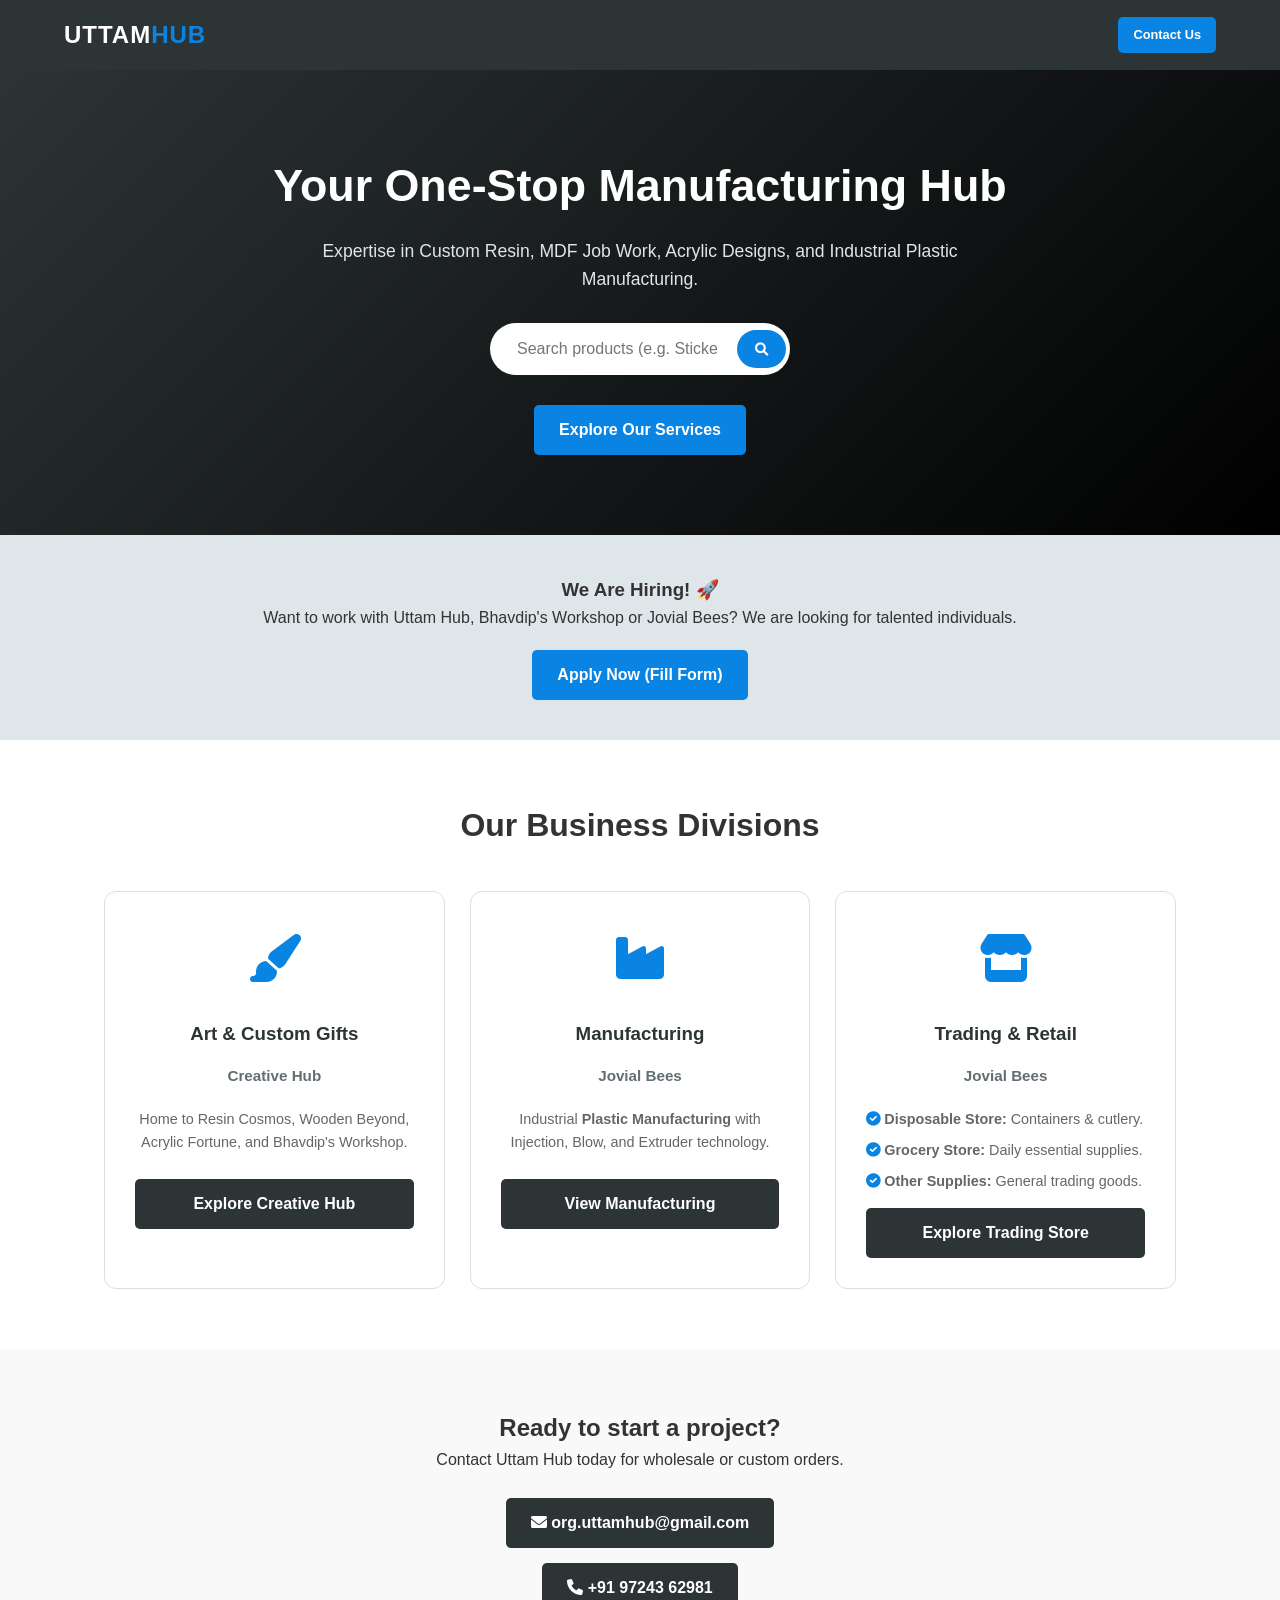
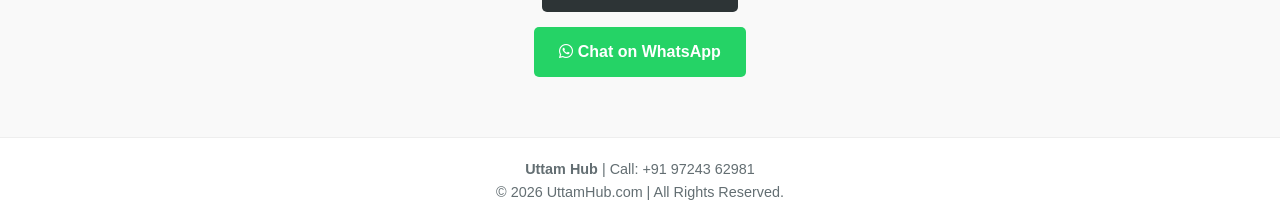
==== commit a74d73ab: "Update index.html" ====
--- a/index.html
+++ b/index.html
@@ -122,39 +122,66 @@
     
     <div class="search-container">
         <form class="hero-search" action="search.html" method="GET">
-            <input type="text" name="query" placeholder="Search products...">
-            <button type="submit"><i class="fas fa-search"></i></button>
-        </form>
+    <input type="text" name="query" placeholder="Search products (e.g. Stickers, Pipes, Resin)...">
+    <button type="submit"><i class="fas fa-search"></i></button>
+    </form>
     </div>
     
     <a href="#services" class="btn" style="margin-top: 30px;">Explore Our Services</a>
-</section>
+    </section>
+    
+    <section style="background: #dfe6e9; padding: 40px 5%; text-align: center;">
+    <h3>We Are Hiring! 🚀</h3>
+    <p style="margin-bottom: 20px;">Want to work with Uttam Hub, Bhavdip's Workshop or Jovial Bees? We are looking for talented individuals.</p>
+    <a href="https://docs.google.com/forms/d/e/1FAIpQLSeQixLw1f4RuIjgusmcOWYZ4H0GjCxbtV6_PpMHyD0b1TOPxA/viewform?usp=header" target="_blank" class="btn" style="background: var(--accent);">Apply Now (Fill Form)</a>
+    </section>
 
     <section class="services-container" id="services">
-        <h2 class="section-title">What We Do</h2>
+        <h2 class="section-title">Our Business Divisions</h2>
+        
         <div class="grid">
             <div class="card">
-                <h3>Resin Art & Materials</h3>
-                <p>Custom resin gifts, personalized preservation, and high-quality raw materials for resin artists.</p>
-                <a href="resin.html" style="color: var(--accent); text-decoration: none; font-weight: bold;">View Catalog →</a>
+                <div style="font-size: 3rem; color: var(--accent); margin-bottom: 20px;">
+                    <i class="fas fa-paint-brush"></i>
+                </div>
+                <h3>Art & Custom Gifts</h3>
+                <p><strong>Creative Hub</strong></p>
+                <p style="font-size: 0.9rem; color: #666; margin-top: 10px;">Home to Resin Cosmos, Wooden Beyond, Acrylic Fortune, and Bhavdip's Workshop.</p>
+                <div style="margin-top: 25px;">
+                    <a href="creative-hub.html" class="btn" style="width: 100%; background: var(--primary); color: white; text-decoration: none; display: inline-block; padding: 12px; border-radius: 5px; font-weight: bold; text-align: center;">Explore Creative Hub</a>
+                </div>
             </div>
 
             <div class="card">
-                <h3>MDF Custom Work</h3>
-                <p>Precision MDF job work, custom cutting, and specialized MDF-based items for home and industry.</p>
-                <a href="#" style="color: var(--accent); text-decoration: none; font-weight: bold;">Get a Quote →</a>
+                <div style="font-size: 3rem; color: var(--accent); margin-bottom: 20px;">
+                    <i class="fas fa-industry"></i>
+                </div>
+                <h3>Manufacturing</h3>
+                <p><strong>Jovial Bees</strong></p>
+                <p style="font-size: 0.9rem; color: #666; margin-top: 10px;">Industrial <strong>Plastic Manufacturing</strong> with Injection, Blow, and Extruder technology.</p>
+                <div style="margin-top: 25px;">
+                    <a href="manufacturing.html" class="btn" style="width: 100%; background: var(--primary); color: white; text-decoration: none; display: inline-block; padding: 12px; border-radius: 5px; font-weight: bold; text-align: center;">View Manufacturing</a>
+                </div>
             </div>
 
             <div class="card">
-                <h3>Acrylic Solutions</h3>
-                <p>Creative acrylic designs, signage, and bespoke acrylic products tailored to your needs.</p>
-                <a href="#" style="color: var(--accent); text-decoration: none; font-weight: bold;">Learn More →</a>
-            </div>
-
-            <div class="card">
-                <h3>Plastic Manufacturing</h3>
-                <p>Large-scale industrial plastic manufacturing and custom molding services.</p>
-                <a href="#" style="color: var(--accent); text-decoration: none; font-weight: bold;">Technical Specs →</a>
+                <div style="font-size: 3rem; color: var(--accent); margin-bottom: 20px;">
+                    <i class="fas fa-store"></i>
+                </div>
+                <h3>Trading & Retail</h3>
+                <p><strong>Jovial Bees</strong></p>
+                
+                <div style="text-align: left; margin: 15px 0; font-size: 0.9rem; color: #666;">
+                    <ul style="list-style: none; padding: 0;">
+                        <li style="margin-bottom: 8px;"><i class="fas fa-check-circle" style="color: var(--accent);"></i> <strong>Disposable Store:</strong> Containers & cutlery.</li>
+                        <li style="margin-bottom: 8px;"><i class="fas fa-check-circle" style="color: var(--accent);"></i> <strong>Grocery Store:</strong> Daily essential supplies.</li>
+                        <li style="margin-bottom: 8px;"><i class="fas fa-check-circle" style="color: var(--accent);"></i> <strong>Other Supplies:</strong> General trading goods.</li>
+                    </ul>
+                </div>
+
+                <div style="margin-top: 15px;">
+                    <a href="trading.html" class="btn" style="width: 100%; background: var(--primary); color: white; text-decoration: none; display: inline-block; padding: 12px; border-radius: 5px; font-weight: bold; text-align: center;">Explore Trading Store</a>
+                </div>
             </div>
         </div>
     </section>
